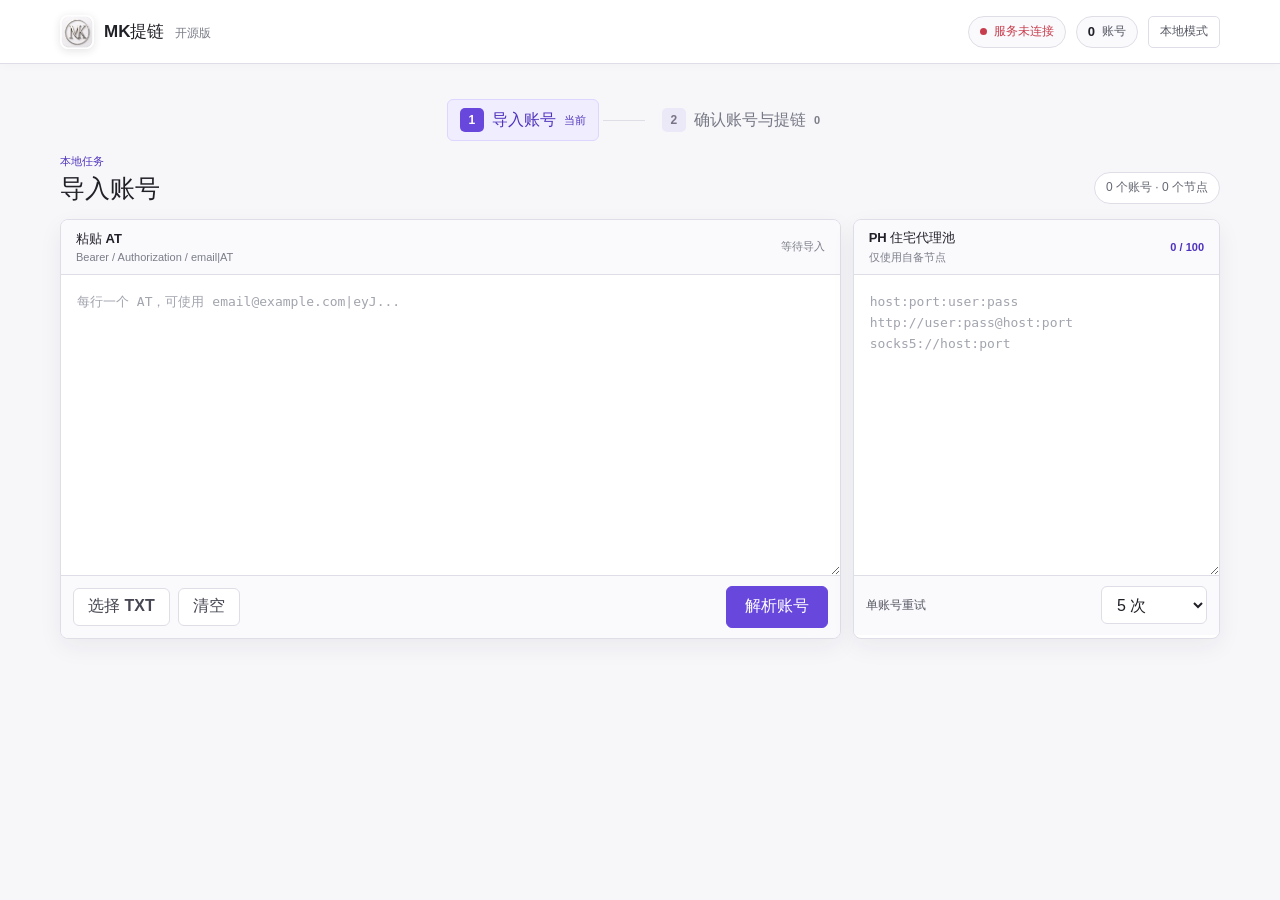
==== integrations/mk_gcash_link/web/index.html @ 9eec14c3 "feat: embed gcash link workspace" ====
<!doctype html>
<html lang="zh-CN">
<head>
  <meta charset="utf-8">
  <meta name="viewport" content="width=device-width,initial-scale=1">
  <meta name="color-scheme" content="light">
  <title>MK提链 · 开源版</title>
  <link rel="icon" href="assets/mikael-mail-logo.webp" type="image/webp">
  <link rel="stylesheet" href="style.css?v=20260824-openui01">
</head>
<body>
  <header class="titlebar">
    <a class="brand" href="/" aria-label="MK提链首页">
      <img src="assets/mikael-mail-logo.webp" width="34" height="34" alt="MK">
      <strong>MK提链 <span>开源版</span></strong>
    </a>
    <div class="titleActions">
      <div class="queueState checking" id="queueStatus" aria-live="polite">
        <i></i><span>服务检查中</span>
      </div>
      <div class="topStat"><b id="accountCount">0</b><span>账号</span></div>
      <span class="repoLink">本地模式</span>
    </div>
  </header>

  <nav class="steps" aria-label="任务步骤">
    <button class="step active" type="button" data-step="1">
      <span class="stepNum">1</span>
      <b>导入账号</b>
      <span class="stepState" id="stepState1">当前</span>
    </button>
    <span class="connector"></span>
    <button class="step" type="button" data-step="2">
      <span class="stepNum">2</span>
      <b>确认账号与提链</b>
      <span class="stepState" id="stepState2">0</span>
    </button>
  </nav>

  <main class="workspace">
    <section class="stage active" id="stage1">
      <div class="stageHeader">
        <div>
          <span class="eyebrow">本地任务</span>
          <h1>导入账号</h1>
        </div>
        <span class="capacity" id="inputCounter">0 个账号 · 0 个节点</span>
      </div>

      <div class="importGrid">
        <section class="inputPane panel">
          <div class="panelTitle">
            <div><b>粘贴 AT</b><span>Bearer / Authorization / email|AT</span></div>
            <span class="muted" id="importStatus">等待导入</span>
          </div>
          <textarea id="tokenInput" spellcheck="false" autocomplete="off" placeholder="每行一个 AT，可使用 email@example.com|eyJ..."></textarea>
          <div class="buttonRow">
            <label class="button secondary fileButton">选择 TXT<input id="txtFile" type="file" accept=".txt,text/plain"></label>
            <button class="secondary" id="clearToken" type="button">清空</button>
            <span class="grow"></span>
            <button class="primary actionButton" id="importTokenBtn" type="button">解析账号</button>
          </div>
        </section>

        <aside class="proxyPane panel">
          <div class="panelTitle">
            <div><b>PH 住宅代理池</b><span>仅使用自备节点</span></div>
            <span class="proxyCount" id="proxyCount">0 / 100</span>
          </div>
          <textarea id="proxyInput" spellcheck="false" autocomplete="off" placeholder="host:port:user:pass&#10;http://user:pass@host:port&#10;socks5://host:port"></textarea>
          <div class="proxyOptions">
            <label for="maxAttempts">单账号重试</label>
            <select id="maxAttempts">
              <option value="1">1 次</option>
              <option value="3">3 次</option>
              <option value="5" selected>5 次</option>
              <option value="7">7 次</option>
              <option value="10">10 次</option>
            </select>
          </div>
        </aside>
      </div>
    </section>

    <section class="stage" id="stage2">
      <div class="stageHeader compact">
        <div>
          <span class="eyebrow">本地任务</span>
          <h1>确认账号与提链</h1>
        </div>
        <div class="headerActions">
          <span class="selectionBadge" id="selectionBadge">已选 0 / 0</span>
          <button class="secondary" id="backImport" type="button">重新导入</button>
        </div>
      </div>

      <div class="accountToolbar">
        <label class="searchBox">
          <span aria-hidden="true">⌕</span>
          <input id="search" type="search" placeholder="搜索邮箱或名称">
        </label>
        <select id="stateFilter" aria-label="账号状态">
          <option value="">全部状态</option>
          <option value="valid">有效</option>
          <option value="expired">已过期</option>
        </select>
        <button class="secondary" id="selectVisible" type="button">全选当前</button>
        <button class="danger" id="deleteSelected" type="button">删除所选</button>
      </div>

      <div class="accountArea">
        <div class="accountGrid" id="accountRows"></div>
        <div class="emptyState" id="accountEmpty">
          <div class="emptyIcon">◎</div><b>暂无账号</b>
        </div>
      </div>

      <div class="nextBar panel">
        <div>
          <b id="selectionText">已选 0 个账号</b>
          <span id="selectionMeta">自备节点 0 条 · 重试 5 次</span>
        </div>
        <div class="nextActions">
          <button class="danger actionButton hidden" id="stopJob" type="button">停止任务</button>
          <button class="primary actionButton" id="startJob" type="button">开始提链</button>
        </div>
      </div>

      <section class="resultsSection" id="resultsSection">
        <div class="sectionHeader">
          <div><span class="eyebrow">当前任务</span><h2>结果中心</h2></div>
          <button class="secondary" id="clearResults" type="button">清空结果</button>
        </div>

        <div class="resultStats" id="resultStats">
          <div class="stat success"><span>出链</span><b id="readyCount">0</b></div>
          <div class="stat fail"><span>失败</span><b id="failedCount">0</b></div>
          <div class="stat paid"><span>支付成功</span><b id="paidCount">0</b></div>
          <div class="stat"><span>总计</span><b id="totalCount">0</b></div>
        </div>

        <div class="warnings hidden" id="warnings"></div>
        <div class="progressGrid hidden" id="progressGrid"></div>
        <div class="resultGrid" id="resultGrid"></div>
        <div class="emptyState resultEmpty" id="resultEmpty">
          <div class="emptyIcon">▦</div><b>暂无结果</b>
        </div>
      </section>
    </section>
  </main>

  <div class="modal hidden" id="qrModal" role="dialog" aria-modal="true" aria-labelledby="qrTitle">
    <div class="modalPanel">
      <div class="modalHeader">
        <div><span class="eyebrow">GCash</span><h2 id="qrTitle">支付二维码</h2></div>
        <button class="iconButton" id="closeQr" type="button" aria-label="关闭" title="关闭">×</button>
      </div>
      <div class="qrFrame">
        <img class="hidden" id="qrImage" alt="GCash 支付二维码">
        <div class="qrPending" id="qrPending"><i></i><b>二维码生成中</b></div>
      </div>
      <div class="qrMeta"><strong id="qrEmail"></strong><span id="qrState"></span></div>
      <div class="modalActions">
        <button class="secondary" id="copyModalLink" type="button">复制链接</button>
        <button class="secondary" id="downloadQr" type="button">保存二维码</button>
        <button class="primary" id="refreshQr" type="button">刷新二维码</button>
      </div>
    </div>
  </div>

  <div class="toast" id="toast" role="status" aria-live="polite"></div>
  <script src="app.js?v=20260824-openui01" defer></script>
</body>
</html>
---- integrations/mk_gcash_link/web/style.css ----
:root {
  --bg: #f7f7fa;
  --surface: #ffffff;
  --surface-soft: #fafafd;
  --text: #202027;
  --muted: #7b7d88;
  --line: #dedee7;
  --line-strong: #c9cad5;
  --accent: #6847dc;
  --accent-dark: #5033bd;
  --accent-soft: #f0edff;
  --green: #16825d;
  --green-soft: #eaf8f2;
  --red: #c83d4d;
  --red-soft: #fff0f2;
  --amber: #a66f17;
  --amber-soft: #fff6df;
  --blue: #3174c6;
  --blue-soft: #edf5ff;
  --shadow: 0 8px 24px rgba(31, 28, 44, .06);
  font-family: Inter, "Segoe UI", "Microsoft YaHei", Arial, sans-serif;
  color: var(--text);
  background: var(--bg);
  font-synthesis: none;
}

* { box-sizing: border-box; }
html { min-width: 320px; background: var(--bg); }
body { min-height: 100vh; margin: 0; background: var(--bg); color: var(--text); }
button, input, textarea, select { font: inherit; letter-spacing: 0; }
button, .button, select { min-height: 38px; }
button, .button {
  display: inline-flex;
  align-items: center;
  justify-content: center;
  border: 1px solid var(--line);
  border-radius: 6px;
  padding: 0 14px;
  background: var(--surface);
  color: var(--text);
  font-weight: 700;
  cursor: pointer;
  text-decoration: none;
  white-space: nowrap;
  transition: border-color .16s ease, background-color .16s ease, color .16s ease, box-shadow .16s ease;
}
button:hover, .button:hover { border-color: var(--line-strong); background: var(--surface-soft); }
button:focus-visible, .button:focus-visible, input:focus-visible, textarea:focus-visible, select:focus-visible, summary:focus-visible {
  outline: 3px solid rgba(104, 71, 220, .18);
  outline-offset: 1px;
}
button:disabled, .button:has(input:disabled) { cursor: not-allowed; opacity: .48; }
button.primary, .button.primary { border-color: var(--accent); background: var(--accent); color: #fff; }
button.primary:hover, .button.primary:hover { border-color: var(--accent-dark); background: var(--accent-dark); }
button.secondary, .button.secondary { background: var(--surface); color: #464752; }
button.danger { border-color: #f0b5bc; background: var(--surface); color: var(--red); }
button.danger:hover { background: var(--red-soft); }
.hidden { display: none !important; }
.grow { flex: 1; }

.titlebar {
  position: sticky;
  top: 0;
  z-index: 10;
  height: 64px;
  display: flex;
  align-items: center;
  justify-content: space-between;
  gap: 20px;
  padding: 0 max(24px, calc((100vw - 1160px) / 2));
  border-bottom: 1px solid var(--line);
  background: rgba(255, 255, 255, .96);
  box-shadow: 0 2px 10px rgba(31, 28, 44, .025);
}
.brand { min-width: 0; display: flex; align-items: center; gap: 10px; color: var(--text); text-decoration: none; }
.brand img { flex: 0 0 34px; width: 34px; height: 34px; border-radius: 8px; object-fit: cover; box-shadow: 0 2px 8px rgba(40, 36, 53, .12); }
.brand strong { min-width: 0; font-size: 17px; line-height: 1; white-space: nowrap; }
.brand strong span { margin-left: 6px; color: var(--muted); font-size: 12px; font-weight: 650; }
.titleActions { min-width: 0; display: flex; align-items: center; justify-content: flex-end; gap: 10px; }
.queueState, .topStat, .repoLink {
  height: 32px;
  display: inline-flex;
  align-items: center;
  gap: 7px;
  border: 1px solid var(--line);
  border-radius: 16px;
  padding: 0 11px;
  background: var(--surface-soft);
  color: #555762;
  font-size: 12px;
  text-decoration: none;
  white-space: nowrap;
}
.queueState i { width: 7px; height: 7px; flex: 0 0 7px; border-radius: 50%; background: #9a9ca7; }
.queueState.online i { background: var(--green); box-shadow: 0 0 0 3px rgba(22, 130, 93, .12); }
.queueState.offline { color: var(--red); }
.queueState.offline i { background: var(--red); }
.topStat b { color: var(--text); font-size: 13px; }
.repoLink { border-radius: 5px; background: var(--surface); }

.steps {
  width: min(1160px, calc(100% - 40px));
  height: 68px;
  margin: 22px auto 0;
  display: flex;
  align-items: center;
  justify-content: center;
}
.step {
  min-height: 42px;
  gap: 8px;
  padding: 0 12px;
  border-color: transparent;
  background: transparent;
  color: #767884;
}
.step:hover { border-color: transparent; background: var(--surface); }
.step.active { border-color: #ddd6ff; background: var(--accent-soft); color: var(--accent-dark); }
.stepNum {
  width: 24px;
  height: 24px;
  display: grid;
  place-items: center;
  border-radius: 5px;
  background: #ebe8f8;
  color: #797285;
  font-size: 12px;
  font-weight: 800;
}
.step.active .stepNum { background: var(--accent); color: #fff; }
.stepState { color: var(--muted); font-size: 11px; font-weight: 600; }
.step.active .stepState { color: var(--accent-dark); }
.connector { width: 42px; height: 1px; margin: 0 4px; background: var(--line); }

.workspace { width: min(1160px, calc(100% - 40px)); margin: 0 auto 64px; }
.stage { display: none; }
.stage.active { display: block; }
.stageHeader, .sectionHeader {
  display: flex;
  align-items: flex-end;
  justify-content: space-between;
  gap: 18px;
  margin-bottom: 15px;
}
.stageHeader.compact { align-items: center; }
.eyebrow { display: block; margin-bottom: 5px; color: var(--accent-dark); font-size: 11px; font-weight: 800; }
h1, h2 { margin: 0; letter-spacing: 0; }
h1 { font-size: 25px; line-height: 1.18; }
h2 { font-size: 21px; line-height: 1.2; }
.capacity, .selectionBadge {
  display: inline-flex;
  align-items: center;
  min-height: 32px;
  border: 1px solid var(--line);
  border-radius: 16px;
  padding: 0 11px;
  background: var(--surface);
  color: #656773;
  font-size: 12px;
  white-space: nowrap;
}
.capacity.bad { border-color: #f0b5bc; color: var(--red); background: var(--red-soft); }
.panel { border: 1px solid var(--line); border-radius: 8px; background: var(--surface); box-shadow: var(--shadow); }

.importGrid { display: grid; grid-template-columns: minmax(0, 1.7fr) minmax(300px, .8fr); gap: 12px; }
.inputPane, .proxyPane { min-width: 0; overflow: hidden; }
.panelTitle {
  min-height: 55px;
  display: flex;
  align-items: center;
  justify-content: space-between;
  gap: 14px;
  padding: 0 15px;
  border-bottom: 1px solid var(--line);
  background: var(--surface-soft);
}
.panelTitle > div { min-width: 0; display: flex; flex-direction: column; gap: 3px; }
.panelTitle b { font-size: 13px; }
.panelTitle span { color: var(--muted); font-size: 11px; }
.panelTitle > .muted { flex: 0 0 auto; max-width: 44%; text-align: right; }
.inputPane textarea, .proxyPane textarea {
  display: block;
  width: 100%;
  min-height: 300px;
  resize: vertical;
  border: 0;
  border-radius: 0;
  padding: 16px;
  background: var(--surface);
  color: var(--text);
  font: 13px/1.65 Consolas, "SFMono-Regular", monospace;
}
.inputPane textarea::placeholder, .proxyPane textarea::placeholder { color: #a2a4ae; }
.inputPane textarea:focus, .proxyPane textarea:focus { outline: 0; box-shadow: inset 0 0 0 2px rgba(104, 71, 220, .22); }
.buttonRow {
  min-height: 60px;
  display: flex;
  align-items: center;
  gap: 8px;
  padding: 10px 12px;
  border-top: 1px solid var(--line);
  background: var(--surface-soft);
}
.fileButton { position: relative; overflow: hidden; }
.fileButton input { position: absolute; inset: 0; opacity: 0; cursor: pointer; }
.actionButton { min-height: 42px; padding: 0 18px; }
.proxyCount { flex: 0 0 auto; color: var(--accent-dark) !important; font-weight: 800; }
.proxyCount.bad { color: var(--red) !important; }
.proxyOptions {
  min-height: 60px;
  display: flex;
  align-items: center;
  justify-content: space-between;
  gap: 12px;
  padding: 10px 12px;
  border-top: 1px solid var(--line);
  background: var(--surface-soft);
}
.proxyOptions label { color: #555762; font-size: 12px; font-weight: 700; }
select, input[type="search"] {
  border: 1px solid var(--line);
  border-radius: 6px;
  background: var(--surface);
  color: var(--text);
}
select { padding: 0 34px 0 11px; cursor: pointer; }

.headerActions { display: flex; align-items: center; gap: 8px; }
.accountToolbar {
  display: grid;
  grid-template-columns: minmax(260px, 1fr) 140px auto auto;
  gap: 8px;
  margin-bottom: 12px;
}
.searchBox { min-width: 0; min-height: 40px; display: flex; align-items: center; gap: 7px; border: 1px solid var(--line); border-radius: 6px; padding: 0 11px; background: var(--surface); }
.searchBox span { flex: 0 0 auto; color: var(--muted); font-size: 17px; }
.searchBox input { min-width: 0; width: 100%; min-height: 36px; border: 0; padding: 0; outline: 0; }
.accountArea { min-height: 285px; padding: 12px; border: 1px solid var(--line); border-radius: 8px; background: var(--surface); }
.accountGrid { display: grid; grid-template-columns: repeat(3, minmax(0, 1fr)); gap: 10px; }
.accountCard {
  position: relative;
  min-width: 0;
  min-height: 105px;
  display: grid;
  grid-template-columns: 30px minmax(0, 1fr);
  gap: 11px;
  align-items: start;
  border: 1px solid var(--line);
  border-radius: 7px;
  padding: 13px;
  background: var(--surface-soft);
  cursor: pointer;
  transition: border-color .16s ease, background-color .16s ease, box-shadow .16s ease;
}
.accountCard:hover { border-color: #c9c1f4; }
.accountCard.selected { border-color: #b9aafb; background: var(--accent-soft); box-shadow: 0 5px 16px rgba(80, 51, 189, .07); }
.accountCard.disabled { cursor: not-allowed; opacity: .62; }
.accountCard input { position: absolute; opacity: 0; pointer-events: none; }
.accountCheck {
  width: 30px;
  height: 30px;
  display: grid;
  place-items: center;
  border: 1px solid var(--line-strong);
  border-radius: 6px;
  background: var(--surface);
  color: transparent;
  font-size: 14px;
  font-weight: 900;
}
.accountCard.selected .accountCheck { border-color: var(--accent); background: var(--accent); color: #fff; }
.accountIdentity { min-width: 0; display: flex; flex-direction: column; align-items: flex-start; gap: 6px; }
.accountIdentity b, .accountIdentity small { display: block; max-width: 100%; overflow: hidden; text-overflow: ellipsis; white-space: nowrap; }
.accountIdentity b { font-size: 13px; }
.accountIdentity small { color: var(--muted); font-size: 11px; }
.accountState { display: inline-flex; align-items: center; min-height: 22px; border-radius: 4px; padding: 0 8px; font-size: 11px; font-style: normal; font-weight: 800; }
.accountState.valid { background: var(--green-soft); color: var(--green); }
.accountState.expired { background: var(--red-soft); color: var(--red); }
.emptyState { min-height: 230px; display: flex; flex-direction: column; align-items: center; justify-content: center; gap: 9px; color: var(--muted); }
.emptyIcon { width: 42px; height: 42px; display: grid; place-items: center; border: 1px solid var(--line); border-radius: 7px; background: var(--surface-soft); color: #9395a0; font-weight: 800; }

.nextBar { min-height: 72px; margin-top: 12px; display: flex; align-items: center; justify-content: space-between; gap: 18px; padding: 12px 15px; }
.nextBar > div:first-child { min-width: 0; display: flex; flex-direction: column; gap: 5px; }
.nextBar b { font-size: 13px; }
.nextBar span { color: var(--muted); font-size: 11px; }
.nextActions { flex: 0 0 auto; display: flex; gap: 8px; }

.resultsSection { margin-top: 28px; padding-top: 26px; border-top: 1px solid var(--line); scroll-margin-top: 84px; }
.sectionHeader { align-items: center; }
.resultStats {
  display: grid;
  grid-template-columns: repeat(4, minmax(0, 1fr));
  margin-bottom: 14px;
  border: 1px solid var(--line);
  border-radius: 7px;
  overflow: hidden;
  background: var(--surface);
}
.stat { min-height: 68px; display: flex; flex-direction: column; justify-content: center; gap: 4px; padding: 10px 14px; border-left: 1px solid var(--line); }
.stat:first-child { border-left: 0; }
.stat span { color: var(--muted); font-size: 11px; }
.stat b { font-size: 21px; }
.stat.success b { color: var(--green); }
.stat.fail b { color: var(--red); }
.stat.paid b { color: var(--blue); }
.warnings { margin-bottom: 12px; border-left: 3px solid var(--amber); padding: 10px 12px; background: var(--amber-soft); color: #785014; font-size: 12px; line-height: 1.55; overflow-wrap: anywhere; }
.progressGrid { display: grid; grid-template-columns: repeat(3, minmax(0, 1fr)); gap: 10px; margin-bottom: 12px; }
.progressCard { min-width: 0; border: 1px solid var(--line); border-radius: 7px; padding: 13px; background: var(--surface); box-shadow: var(--shadow); }
.progressTop, .progressBottom { min-width: 0; display: flex; align-items: center; justify-content: space-between; gap: 10px; }
.progressTop b, .progressBottom span { min-width: 0; overflow: hidden; text-overflow: ellipsis; white-space: nowrap; }
.progressTop b { font-size: 12px; }
.progressTop span { flex: 0 0 auto; color: var(--accent-dark); font-size: 11px; font-weight: 800; }
.progressTrack { width: 100%; height: 6px; display: block; margin: 12px 0 9px; border: 0; border-radius: 3px; overflow: hidden; background: #ececf2; }
.progressTrack::-webkit-progress-bar { background: #ececf2; }
.progressTrack::-webkit-progress-value { background: var(--accent); transition: width .25s ease; }
.progressTrack::-moz-progress-bar { background: var(--accent); }
.progressBottom span { color: var(--muted); font-size: 11px; }
.progressBottom b { color: var(--accent-dark); font-size: 11px; }
.resultGrid { display: grid; grid-template-columns: repeat(2, minmax(0, 1fr)); gap: 10px; }
.resultCard { min-width: 0; border: 1px solid var(--line); border-radius: 7px; background: var(--surface); box-shadow: var(--shadow); }
.resultCard.success { display: grid; grid-template-columns: 126px minmax(0, 1fr); gap: 12px; padding: 12px; border-color: #bde4d4; }
.qrThumb {
  position: relative;
  width: 126px;
  height: 142px;
  min-height: 142px;
  display: grid;
  grid-template-rows: minmax(0, 1fr) 24px;
  border: 1px solid var(--line);
  border-radius: 6px;
  padding: 7px 7px 0;
  overflow: hidden;
  background: var(--surface-soft);
  cursor: pointer;
}
.qrThumb:hover { border-color: #aaa0df; background: var(--surface-soft); }
.qrThumb img { width: 100%; height: 100%; min-height: 0; object-fit: contain; image-rendering: crisp-edges; }
.qrThumb span { align-self: center; color: #656773; font: 9px/1 Consolas, monospace; }
.qrThumb.pending, .qrThumb.stopped { cursor: default; grid-template-rows: 1fr auto 24px; place-items: center; color: var(--muted); }
.qrThumb.pending i, .qrPending i {
  width: 24px;
  height: 24px;
  border: 3px solid #ded9f8;
  border-top-color: var(--accent);
  border-radius: 50%;
  animation: spin .8s linear infinite;
}
.qrThumb.pending b { font-size: 11px; }
.qrThumb.stopped strong { width: 25px; height: 25px; display: grid; place-items: center; border: 1px solid var(--line-strong); border-radius: 50%; color: var(--muted); font-size: 17px; line-height: 1; }
.qrThumb.stopped b { font-size: 11px; }
@keyframes spin { to { transform: rotate(360deg); } }
.resultInfo { min-width: 0; display: flex; flex-direction: column; }
.resultEmail { overflow: hidden; text-overflow: ellipsis; white-space: nowrap; font-size: 13px; font-weight: 800; }
.resultSub { margin-top: 6px; overflow: hidden; text-overflow: ellipsis; white-space: nowrap; color: var(--muted); font-size: 10px; }
.resultStatusRow { display: flex; align-items: center; justify-content: space-between; gap: 10px; margin-top: 9px; }
.linkReady { color: var(--green); font-size: 11px; font-weight: 800; }
.countdown { color: var(--accent-dark); font: 10px/1.2 Consolas, monospace; white-space: nowrap; }
.countdown.expired { color: var(--red); }
.callbackState { min-height: 25px; display: flex; align-items: center; gap: 7px; margin-top: 6px; font-size: 11px; font-weight: 700; }
.callbackState i { width: 7px; height: 7px; flex: 0 0 7px; border-radius: 50%; background: #8e909b; }
.callbackState.waiting, .callbackState.complete { color: var(--green); }
.callbackState.waiting i, .callbackState.complete i { background: var(--green); box-shadow: 0 0 0 3px rgba(22, 130, 93, .1); }
.callbackState.pending { color: var(--amber); }
.callbackState.pending i { background: var(--amber); }
.callbackState.failed, .callbackState.expired { color: var(--red); }
.callbackState.failed i, .callbackState.expired i { background: var(--red); }
.callbackState.neutral { color: var(--muted); }
.rawLink { margin-top: 3px; min-width: 0; }
.rawLink summary { color: #747681; font-size: 10px; cursor: pointer; }
.rawLink div { max-height: 48px; margin-top: 5px; overflow: auto; border: 1px solid var(--line); border-radius: 4px; padding: 5px 6px; background: var(--surface-soft); color: #62646e; font: 9px/1.45 Consolas, monospace; overflow-wrap: anywhere; }
.resultButtons { display: flex; flex-wrap: wrap; gap: 6px; margin-top: auto; padding-top: 9px; }
.resultButtons button { min-height: 31px; padding: 0 9px; font-size: 11px; }
.resultButtons .refreshButton { border-color: #cfc5ff; background: var(--accent-soft); color: var(--accent-dark); }
.resultButtons .abandonButton { border-color: #f0b5bc; background: var(--red-soft); color: var(--red); }
.resultCard.failure { min-height: 145px; padding: 14px; border-color: #f2c3c8; }
.failureHead { min-width: 0; display: flex; align-items: center; justify-content: space-between; gap: 12px; }
.failureHead b { min-width: 0; overflow: hidden; text-overflow: ellipsis; white-space: nowrap; font-size: 13px; }
.failureHead span { flex: 0 0 auto; border-radius: 4px; padding: 4px 8px; background: var(--red-soft); color: var(--red); font-size: 10px; font-weight: 800; }
.failureMeta { margin-top: 8px; color: var(--muted); font-size: 10px; }
.failureMessage { margin-top: 10px; border-left: 3px solid var(--red); padding: 9px 10px; background: var(--red-soft); color: var(--red); font-size: 11px; line-height: 1.55; overflow-wrap: anywhere; }
.resultEmpty { min-height: 220px; border: 1px dashed var(--line-strong); border-radius: 7px; background: var(--surface); }

.modal { position: fixed; inset: 0; z-index: 30; display: grid; place-items: center; padding: 20px; background: rgba(29, 28, 36, .66); }
.modalPanel { width: min(440px, 100%); max-height: calc(100vh - 40px); overflow: auto; border: 1px solid var(--line); border-radius: 8px; background: var(--surface); box-shadow: 0 24px 72px rgba(15, 14, 20, .28); }
.modalHeader { min-height: 66px; display: flex; align-items: center; justify-content: space-between; gap: 15px; padding: 12px 15px; border-bottom: 1px solid var(--line); }
.modalHeader h2 { font-size: 18px; }
.iconButton { width: 36px; min-height: 36px; padding: 0; font-size: 23px; font-weight: 500; }
.qrFrame { width: min(300px, calc(100% - 46px)); aspect-ratio: 1; margin: 20px auto 13px; display: grid; place-items: center; border: 1px solid var(--line); overflow: hidden; background: #fff; }
.qrFrame img { width: 100%; height: 100%; object-fit: contain; image-rendering: crisp-edges; }
.qrPending { display: flex; flex-direction: column; align-items: center; gap: 12px; color: var(--muted); font-size: 12px; }
.qrMeta { display: flex; flex-direction: column; gap: 5px; padding: 0 20px; text-align: center; }
.qrMeta strong { overflow: hidden; text-overflow: ellipsis; white-space: nowrap; font-size: 13px; }
.qrMeta span { color: var(--muted); font-size: 11px; }
.modalActions { display: flex; justify-content: center; gap: 7px; padding: 16px 15px; }
.toast { position: fixed; left: 50%; bottom: 26px; z-index: 40; max-width: min(520px, calc(100% - 32px)); transform: translate(-50%, 18px); border-radius: 6px; padding: 10px 14px; background: #292832; color: #fff; font-size: 12px; line-height: 1.45; opacity: 0; pointer-events: none; transition: opacity .18s ease, transform .18s ease; box-shadow: 0 12px 32px rgba(0, 0, 0, .18); }
.toast.show { transform: translate(-50%, 0); opacity: 1; }

@media (max-width: 900px) {
  .importGrid { grid-template-columns: 1fr; }
  .proxyPane textarea { min-height: 220px; }
  .accountGrid, .progressGrid { grid-template-columns: repeat(2, minmax(0, 1fr)); }
  .resultGrid { grid-template-columns: 1fr; }
}

@media (max-width: 680px) {
  .titlebar { height: 58px; padding: 0 12px; }
  .brand img { width: 32px; height: 32px; flex-basis: 32px; }
  .brand strong { font-size: 15px; }
  .brand strong span, .topStat, .repoLink { display: none; }
  .queueState { height: 30px; padding: 0 9px; }
  .steps { width: calc(100% - 20px); height: 62px; margin-top: 10px; justify-content: stretch; }
  .step { min-width: 0; flex: 1; padding: 0 8px; }
  .step b { overflow: hidden; text-overflow: ellipsis; white-space: nowrap; font-size: 12px; }
  .stepState { display: none; }
  .connector { width: 12px; flex: 0 0 12px; }
  .workspace { width: calc(100% - 20px); margin-bottom: 38px; }
  .stageHeader { align-items: center; }
  h1 { font-size: 21px; }
  h2 { font-size: 19px; }
  .capacity { max-width: 46%; overflow: hidden; text-overflow: ellipsis; }
  .panelTitle { min-height: 52px; padding: 0 12px; }
  .panelTitle > div span { max-width: 220px; overflow: hidden; text-overflow: ellipsis; white-space: nowrap; }
  .inputPane textarea { min-height: 250px; }
  .proxyPane textarea { min-height: 190px; }
  .buttonRow { flex-wrap: wrap; }
  .buttonRow .grow { display: none; }
  .buttonRow .actionButton { flex: 1; }
  .accountToolbar { grid-template-columns: minmax(0, 1fr) 118px; }
  .accountToolbar button { min-width: 0; padding: 0 8px; }
  .accountGrid, .progressGrid { grid-template-columns: 1fr; }
  .accountArea { min-height: 220px; padding: 10px; }
  .accountCard { min-height: 96px; }
  .nextBar { align-items: stretch; flex-direction: column; }
  .nextActions { justify-content: flex-end; }
  .resultStats { grid-template-columns: repeat(2, minmax(0, 1fr)); }
  .stat:nth-child(3) { border-left: 0; border-top: 1px solid var(--line); }
  .stat:nth-child(4) { border-top: 1px solid var(--line); }
  .sectionHeader { align-items: center; }
}

@media (max-width: 430px) {
  .stageHeader.compact { align-items: flex-start; }
  .headerActions { flex-direction: column; align-items: flex-end; }
  .selectionBadge { min-height: 28px; }
  .resultCard.success { grid-template-columns: 98px minmax(0, 1fr); gap: 10px; padding: 10px; }
  .qrThumb { width: 98px; height: 120px; min-height: 120px; padding: 5px 5px 0; }
  .resultButtons button { white-space: normal; text-align: center; }
  .modalActions { flex-wrap: wrap; }
}

@media (prefers-reduced-motion: reduce) {
  *, *::before, *::after { scroll-behavior: auto !important; transition: none !important; animation-duration: .01ms !important; animation-iteration-count: 1 !important; }
}
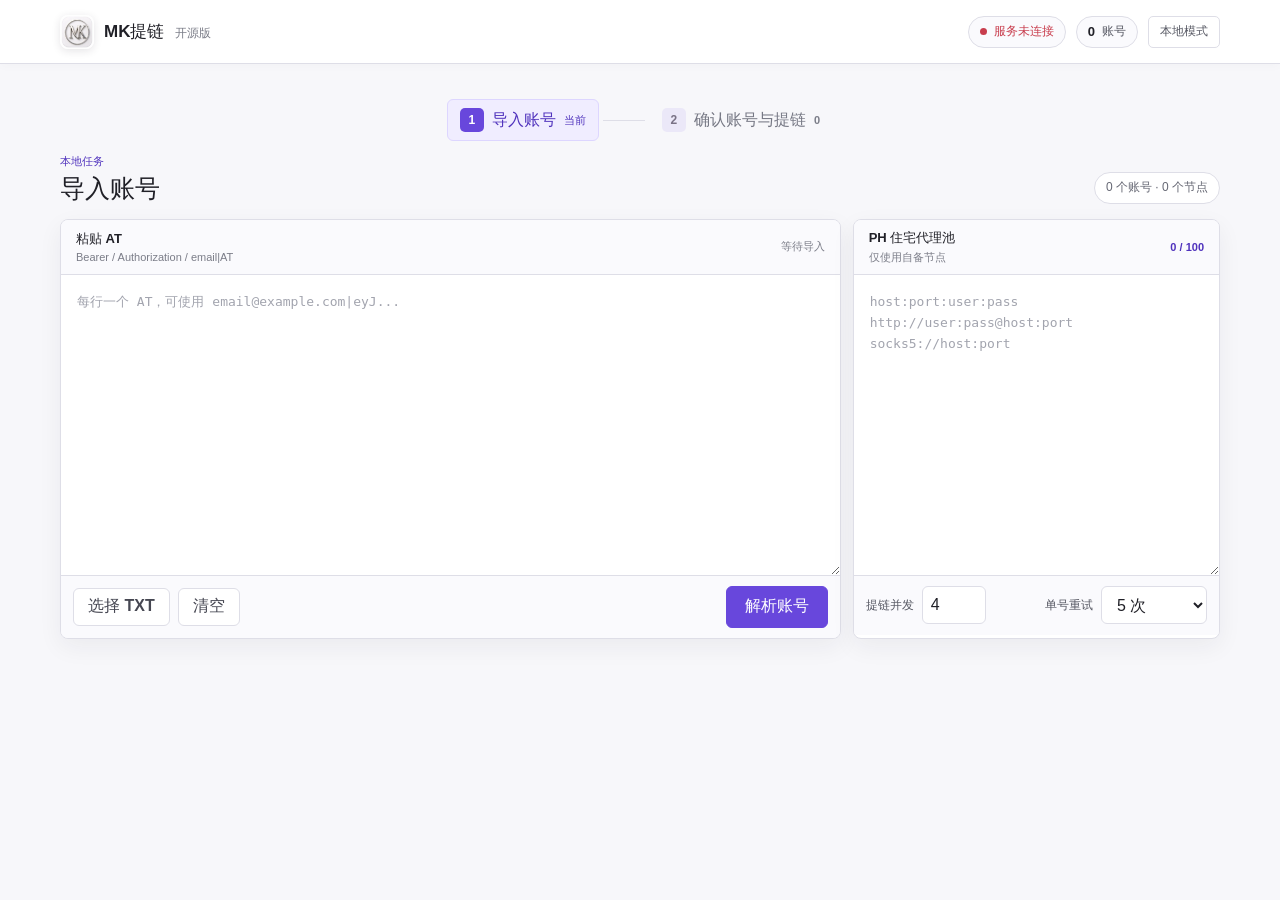
==== commit 5bc98d60: "修复重试值并增加GCash批量并发提链" ====
--- a/integrations/mk_gcash_link/web/index.html
+++ b/integrations/mk_gcash_link/web/index.html
@@ -69,14 +69,10 @@
           </div>
           <textarea id="proxyInput" spellcheck="false" autocomplete="off" placeholder="host:port:user:pass&#10;http://user:pass@host:port&#10;socks5://host:port"></textarea>
           <div class="proxyOptions">
-            <label for="maxAttempts">单账号重试</label>
-            <select id="maxAttempts">
-              <option value="1">1 次</option>
-              <option value="3">3 次</option>
-              <option value="5" selected>5 次</option>
-              <option value="7">7 次</option>
-              <option value="10">10 次</option>
-            </select>
+            <div><label for="jobConcurrency">提链并发</label><input id="jobConcurrency" type="number" min="1" max="12" value="4"></div>
+            <div><label for="maxAttempts">单号重试</label><select id="maxAttempts">
+              <option value="1">1 次</option><option value="3">3 次</option><option value="5" selected>5 次</option><option value="7">7 次</option><option value="10">10 次</option>
+            </select></div>
           </div>
         </aside>
       </div>
@@ -169,6 +165,6 @@
   </div>
 
   <div class="toast" id="toast" role="status" aria-live="polite"></div>
-  <script src="app.js?v=20260824-openui01" defer></script>
+  <script src="app.js?v=20260824-concurrency01" defer></script>
 </body>
 </html>
--- a/integrations/mk_gcash_link/web/style.css
+++ b/integrations/mk_gcash_link/web/style.css
@@ -216,14 +216,16 @@
   border-top: 1px solid var(--line);
   background: var(--surface-soft);
 }
+.proxyOptions > div { display: flex; align-items: center; gap: 8px; }
 .proxyOptions label { color: #555762; font-size: 12px; font-weight: 700; }
-select, input[type="search"] {
+select, input[type="search"], input[type="number"] {
   border: 1px solid var(--line);
   border-radius: 6px;
   background: var(--surface);
   color: var(--text);
 }
 select { padding: 0 34px 0 11px; cursor: pointer; }
+input[type="number"] { width: 64px; min-height: 38px; padding: 0 8px; }
 
 .headerActions { display: flex; align-items: center; gap: 8px; }
 .accountToolbar {
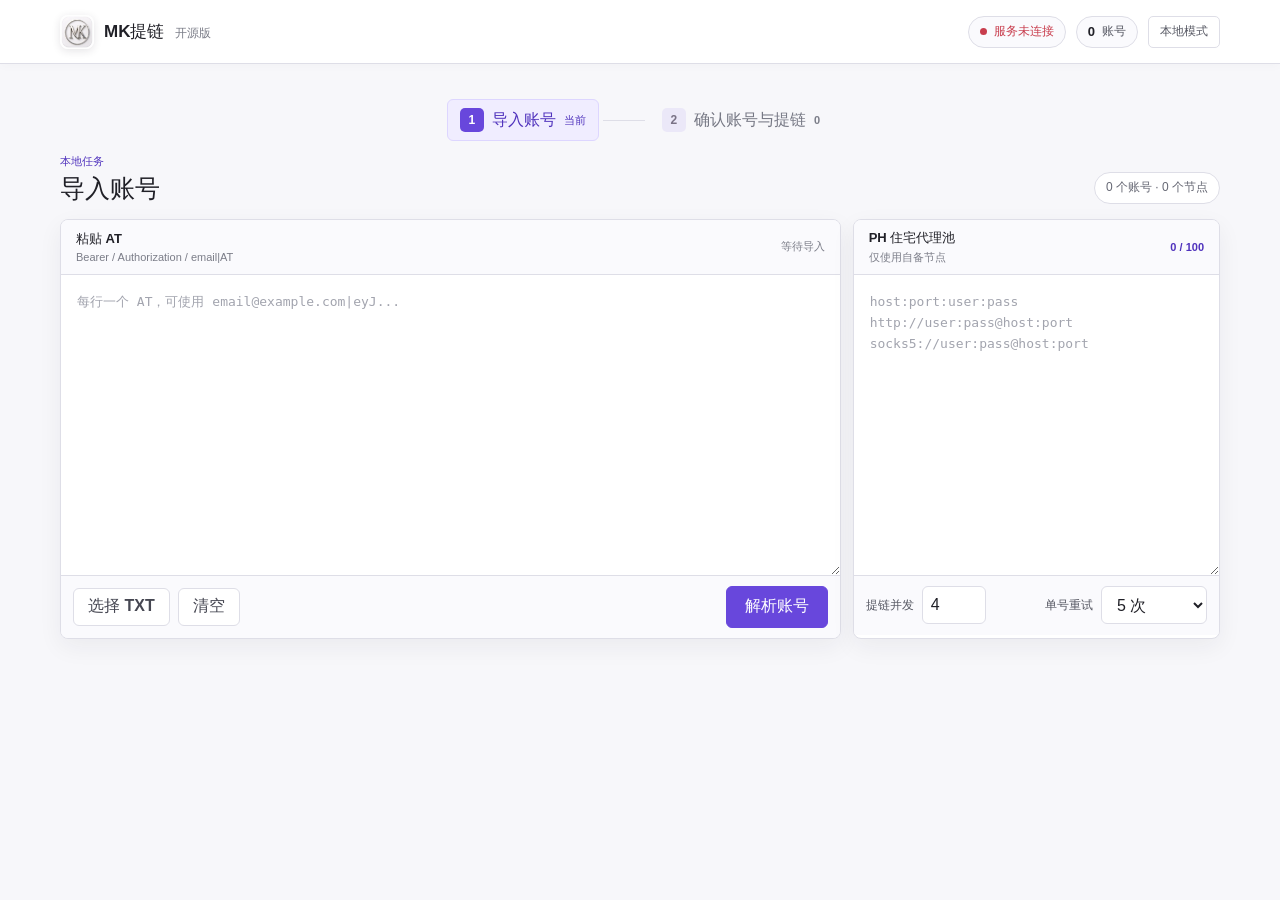
==== commit d9b18398: "更新SOCKS5代理输入提示" ====
--- a/integrations/mk_gcash_link/web/index.html
+++ b/integrations/mk_gcash_link/web/index.html
@@ -67,7 +67,7 @@
             <div><b>PH 住宅代理池</b><span>仅使用自备节点</span></div>
             <span class="proxyCount" id="proxyCount">0 / 100</span>
           </div>
-          <textarea id="proxyInput" spellcheck="false" autocomplete="off" placeholder="host:port:user:pass&#10;http://user:pass@host:port&#10;socks5://host:port"></textarea>
+          <textarea id="proxyInput" spellcheck="false" autocomplete="off" placeholder="host:port:user:pass&#10;http://user:pass@host:port&#10;socks5://user:pass@host:port"></textarea>
           <div class="proxyOptions">
             <div><label for="jobConcurrency">提链并发</label><input id="jobConcurrency" type="number" min="1" max="12" value="4"></div>
             <div><label for="maxAttempts">单号重试</label><select id="maxAttempts">
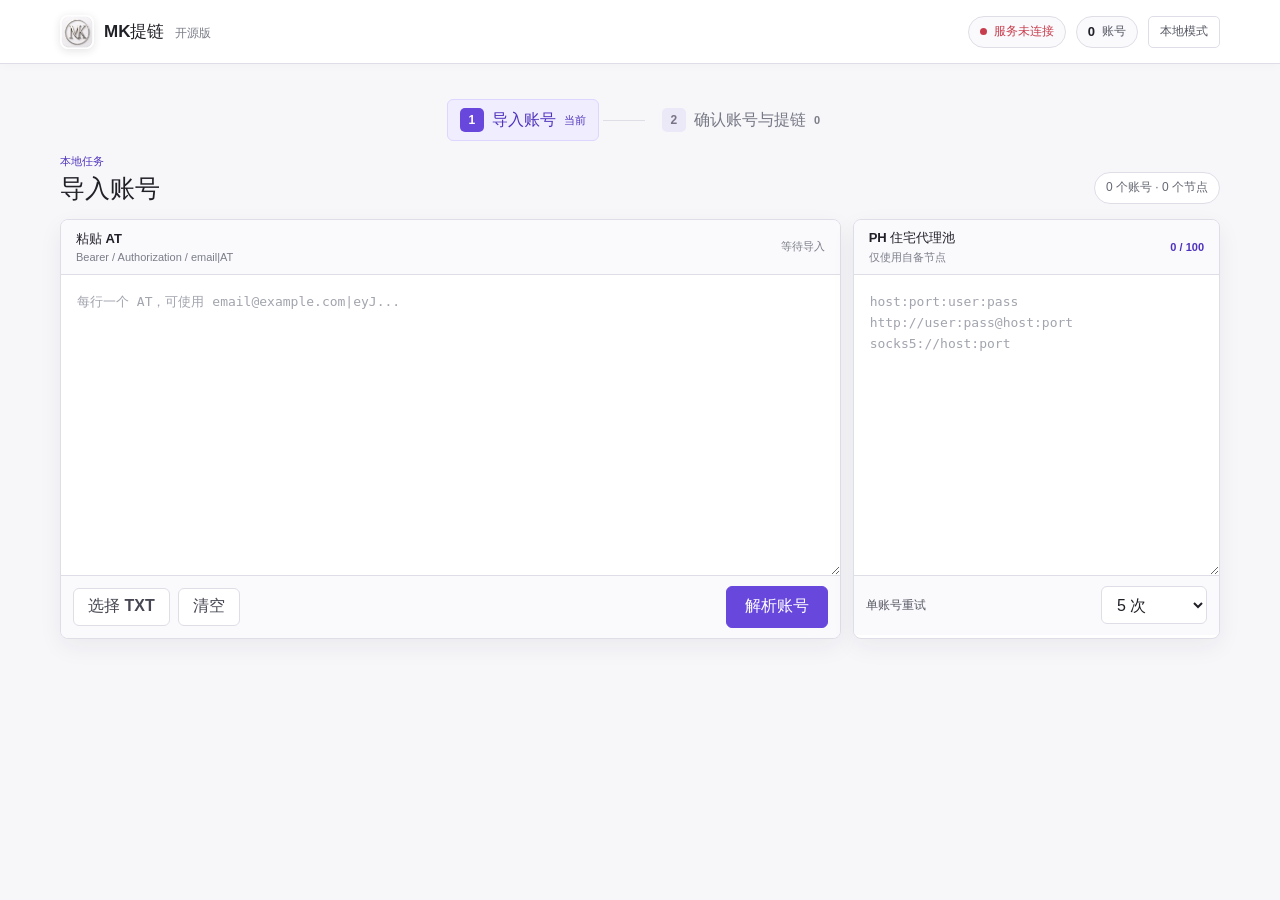
==== commit aa1cbfa8: "refactor: isolate gcash upstream from rebind" ====
--- a/integrations/mk_gcash_link/web/index.html
+++ b/integrations/mk_gcash_link/web/index.html
@@ -67,12 +67,16 @@
             <div><b>PH 住宅代理池</b><span>仅使用自备节点</span></div>
             <span class="proxyCount" id="proxyCount">0 / 100</span>
           </div>
-          <textarea id="proxyInput" spellcheck="false" autocomplete="off" placeholder="host:port:user:pass&#10;http://user:pass@host:port&#10;socks5://user:pass@host:port"></textarea>
+          <textarea id="proxyInput" spellcheck="false" autocomplete="off" placeholder="host:port:user:pass&#10;http://user:pass@host:port&#10;socks5://host:port"></textarea>
           <div class="proxyOptions">
-            <div><label for="jobConcurrency">提链并发</label><input id="jobConcurrency" type="number" min="1" max="12" value="4"></div>
-            <div><label for="maxAttempts">单号重试</label><select id="maxAttempts">
-              <option value="1">1 次</option><option value="3">3 次</option><option value="5" selected>5 次</option><option value="7">7 次</option><option value="10">10 次</option>
-            </select></div>
+            <label for="maxAttempts">单账号重试</label>
+            <select id="maxAttempts">
+              <option value="1">1 次</option>
+              <option value="3">3 次</option>
+              <option value="5" selected>5 次</option>
+              <option value="7">7 次</option>
+              <option value="10">10 次</option>
+            </select>
           </div>
         </aside>
       </div>
@@ -165,6 +169,6 @@
   </div>
 
   <div class="toast" id="toast" role="status" aria-live="polite"></div>
-  <script src="app.js?v=20260824-concurrency01" defer></script>
+  <script src="app.js?v=20260824-openui01" defer></script>
 </body>
 </html>
--- a/integrations/mk_gcash_link/web/style.css
+++ b/integrations/mk_gcash_link/web/style.css
@@ -216,16 +216,14 @@
   border-top: 1px solid var(--line);
   background: var(--surface-soft);
 }
-.proxyOptions > div { display: flex; align-items: center; gap: 8px; }
 .proxyOptions label { color: #555762; font-size: 12px; font-weight: 700; }
-select, input[type="search"], input[type="number"] {
+select, input[type="search"] {
   border: 1px solid var(--line);
   border-radius: 6px;
   background: var(--surface);
   color: var(--text);
 }
 select { padding: 0 34px 0 11px; cursor: pointer; }
-input[type="number"] { width: 64px; min-height: 38px; padding: 0 8px; }
 
 .headerActions { display: flex; align-items: center; gap: 8px; }
 .accountToolbar {
